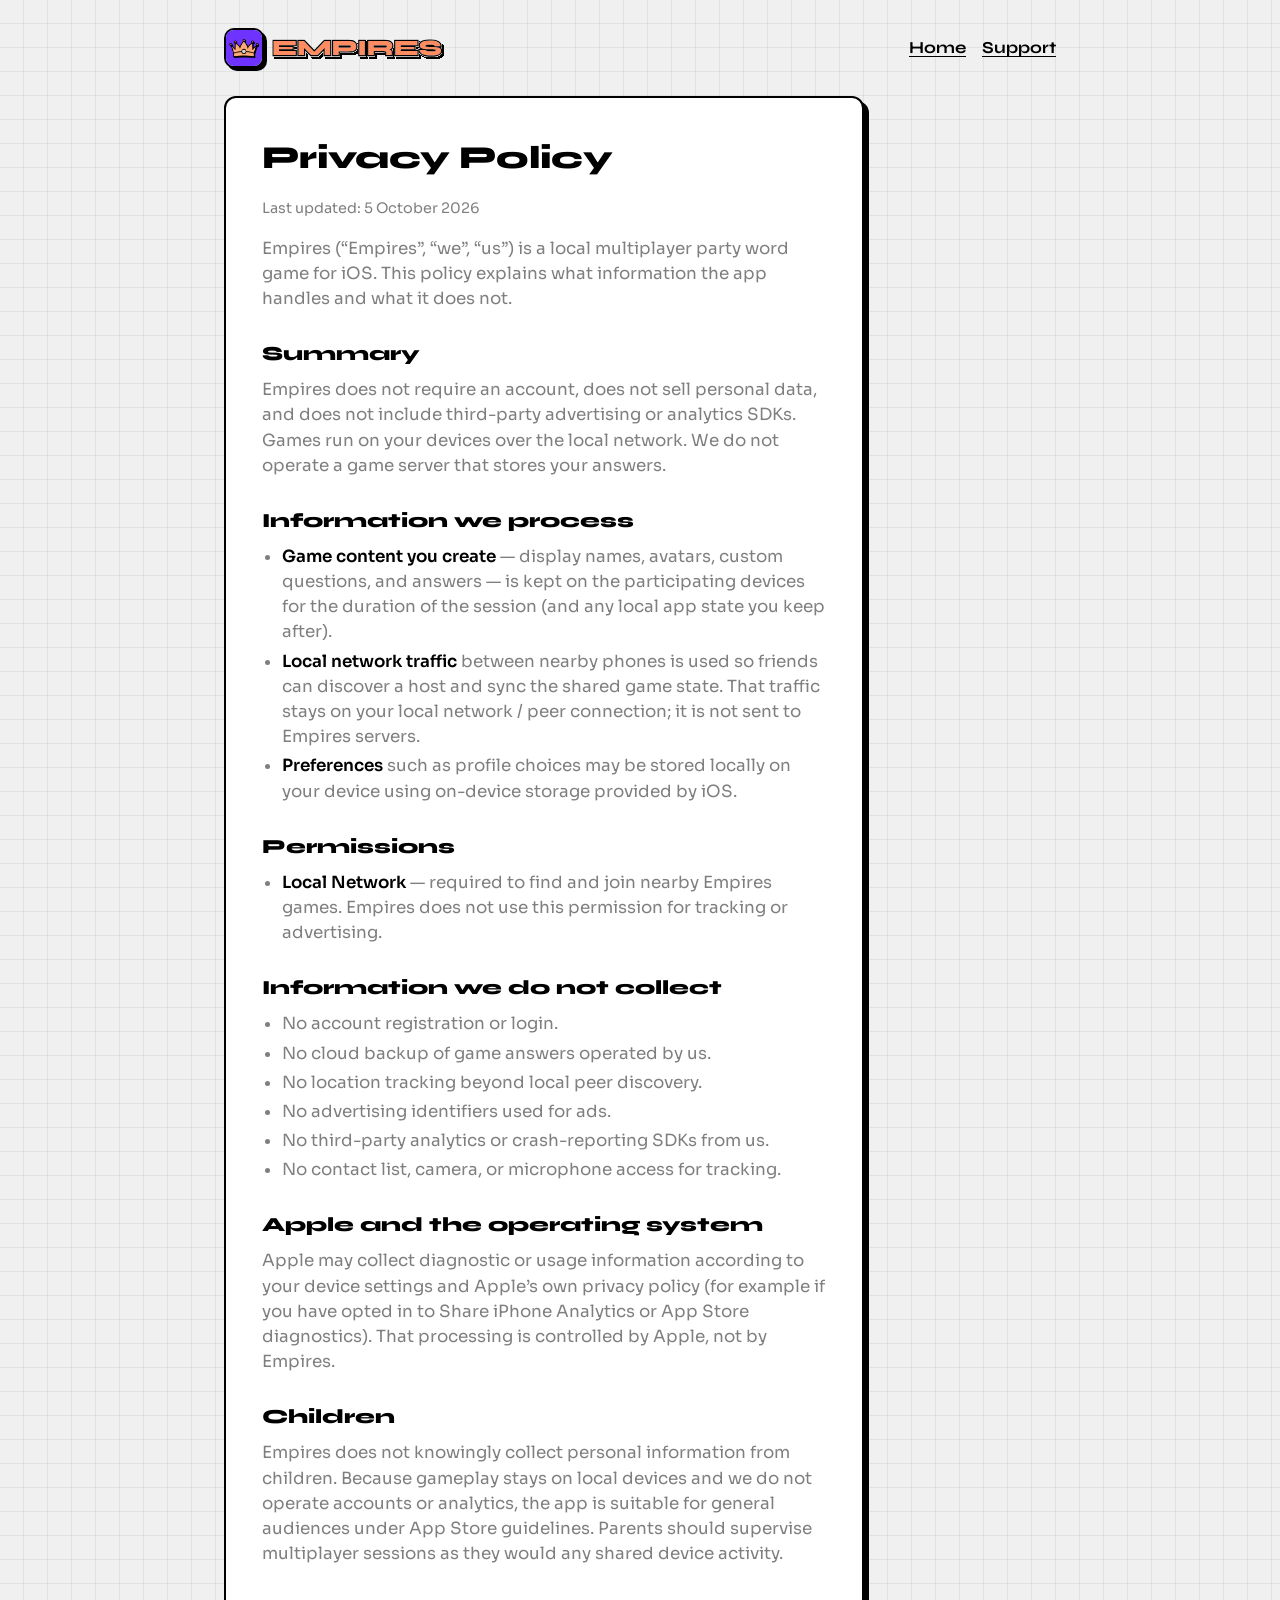
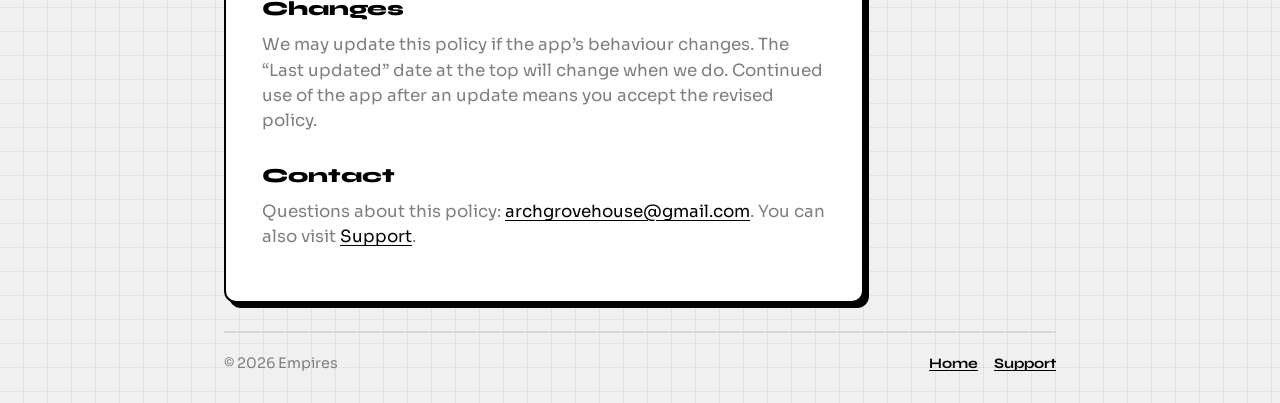
==== privacy/index.html @ 108088bd "checkpoint before checking out main" ====
<!doctype html>
<html lang="en">
  <head>
    <meta charset="UTF-8" />
    <meta name="viewport" content="width=device-width, initial-scale=1.0" />
    <title>Privacy Policy — Empires</title>
    <meta name="description" content="Privacy policy for Empires on iOS." />
    <link rel="icon" href="../assets/app-icon-256.png" type="image/png" />
    <link rel="apple-touch-icon" href="../assets/app-icon-256.png" />
    <link rel="preconnect" href="https://fonts.googleapis.com" />
    <link rel="preconnect" href="https://fonts.gstatic.com" crossorigin />
    <link
      rel="stylesheet"
      href="https://fonts.googleapis.com/css2?family=Sora:wght@400;600&family=Syne:wght@700;800&display=swap"
    />
    <link rel="stylesheet" href="../styles.css" />
  </head>
  <body>
    <div class="page">
      <div class="shell">
        <nav class="nav" aria-label="Primary">
          <a class="brand" href="../">
            <img
              class="brandIcon"
              src="../assets/app-icon-256.png"
              width="40"
              height="40"
              alt=""
            />
            <img
              class="brandLogotype"
              src="../assets/logotype.svg"
              width="160"
              height="20"
              alt="Empires"
            />
          </a>
          <div class="navLinks">
            <a href="../">Home</a>
            <a href="../support/">Support</a>
          </div>
        </nav>

        <main class="panel prose">
          <h1>Privacy Policy</h1>
          <p class="meta">Last updated: 5 October 2026</p>

          <p>
            Empires (“Empires”, “we”, “us”) is a local multiplayer party word
            game for iOS. This policy explains what information the app handles
            and what it does not.
          </p>

          <h2>Summary</h2>
          <p>
            Empires does not require an account, does not sell personal data,
            and does not include third-party advertising or analytics SDKs.
            Games run on your devices over the local network. We do not operate
            a game server that stores your answers.
          </p>

          <h2>Information we process</h2>
          <ul>
            <li>
              <strong>Game content you create</strong> — display names, avatars,
              custom questions, and answers — is kept on the participating
              devices for the duration of the session (and any local app state
              you keep after).
            </li>
            <li>
              <strong>Local network traffic</strong> between nearby phones is
              used so friends can discover a host and sync the shared game
              state. That traffic stays on your local network / peer connection;
              it is not sent to Empires servers.
            </li>
            <li>
              <strong>Preferences</strong> such as profile choices may be stored
              locally on your device using on-device storage provided by iOS.
            </li>
          </ul>

          <h2>Permissions</h2>
          <ul>
            <li>
              <strong>Local Network</strong> — required to find and join nearby
              Empires games. Empires does not use this permission for tracking
              or advertising.
            </li>
          </ul>

          <h2>Information we do not collect</h2>
          <ul>
            <li>No account registration or login.</li>
            <li>No cloud backup of game answers operated by us.</li>
            <li>No location tracking beyond local peer discovery.</li>
            <li>No advertising identifiers used for ads.</li>
            <li>No third-party analytics or crash-reporting SDKs from us.</li>
            <li>No contact list, camera, or microphone access for tracking.</li>
          </ul>

          <h2>Apple and the operating system</h2>
          <p>
            Apple may collect diagnostic or usage information according to your
            device settings and Apple’s own privacy policy (for example if you
            have opted in to Share iPhone Analytics or App Store diagnostics).
            That processing is controlled by Apple, not by Empires.
          </p>

          <h2>Children</h2>
          <p>
            Empires does not knowingly collect personal information from
            children. Because gameplay stays on local devices and we do not
            operate accounts or analytics, the app is suitable for general
            audiences under App Store guidelines. Parents should supervise
            multiplayer sessions as they would any shared device activity.
          </p>

          <h2>Changes</h2>
          <p>
            We may update this policy if the app’s behaviour changes. The “Last
            updated” date at the top will change when we do. Continued use of
            the app after an update means you accept the revised policy.
          </p>

          <h2>Contact</h2>
          <p>
            Questions about this policy:
            <a href="mailto:archgrovehouse@gmail.com"
              >archgrovehouse@gmail.com</a
            >. You can also visit
            <a href="../support/">Support</a>.
          </p>
        </main>

        <footer class="footer">
          <span>© <span id="y"></span> Empires</span>
          <div class="footerLinks">
            <a href="../">Home</a>
            <a href="../support/">Support</a>
          </div>
        </footer>
      </div>
    </div>
    <script>
      document.getElementById('y').textContent = String(new Date().getFullYear());
    </script>
  </body>
</html>
---- styles.css ----
:root {
  --black: #000000;
  --white: #ffffff;
  --grey: #f0f0f0;
  --yellow: #ffd021;
  --purple: #6f36ff;
  --peach: #ffa874;
  --green: #5fbc72;
  --coral: #ff7677;
  --lime: #d0ff01;
  --cyan: #19f0e9;
  --sky: #39c1ef;
  --navy: #121948;
  --text-secondary: #7f7f7f;
  --border-subtle: #d9d9d9;

  --surface-primary: var(--white);
  --surface-subtle: var(--grey);
  --text-primary: var(--black);
  --text-muted: var(--text-secondary);
  --border-prominent: var(--black);
  --accent-primary: var(--yellow);
  --text-on-accent: var(--black);
  --accent-secondary: var(--purple);

  --shadow-md: 3px 3px 0 0 var(--black);
  --shadow-xl: 5px 5px 0 0 var(--black);

  --space-xl: 1.75rem;
  --space-l: 1.25rem;
  --space-m: 1rem;
  --space-s: 0.5rem;
  --space-xs: 0.25rem;

  --font-display: 'Syne', system-ui, sans-serif;
  --font-body: 'Sora', system-ui, sans-serif;
  --font-size-body: 1.05rem;
  --font-size-s: 0.9rem;
  --font-size-lead: 1.25rem;
  --font-size-h1: clamp(2.75rem, 9vw, 4.75rem);
  --font-size-h2: clamp(1.5rem, 4vw, 2rem);
  --line-height: 1.5;
  --max-width: 40rem;
  --radius: 0.75rem;
}

*,
*::before,
*::after {
  box-sizing: border-box;
}

html {
  color-scheme: light;
}

body {
  margin: 0;
  min-height: 100vh;
  font-family: var(--font-body);
  font-size: var(--font-size-body);
  font-weight: 400;
  line-height: var(--line-height);
  color: var(--text-primary);
  background-color: var(--surface-subtle);
  background-image:
    linear-gradient(rgb(0 0 0 / 0.06) 1px, transparent 1px),
    linear-gradient(90deg, rgb(0 0 0 / 0.06) 1px, transparent 1px);
  background-size: 24px 24px;
  background-position: -1px -1px;
}

a {
  color: var(--text-primary);
  text-underline-offset: 0.15em;

  &:hover {
    text-decoration-thickness: 2px;
  }

  &:focus-visible {
    outline: 3px solid var(--accent-secondary);
    outline-offset: 3px;
  }
}

.page {
  min-height: 100vh;
  display: flex;
  flex-direction: column;
}

.shell {
  width: min(100% - 2rem, 52rem);
  margin-inline: auto;
  padding-block: var(--space-xl);
  flex: 1;
  display: flex;
  flex-direction: column;
  gap: var(--space-xl);
}

.nav {
  display: flex;
  align-items: center;
  justify-content: space-between;
  gap: var(--space-m);
  flex-wrap: wrap;

  & a {
    text-decoration: none;
  }

  & .navLinks {
    display: flex;
    gap: var(--space-m);
    flex-wrap: wrap;
    font-family: var(--font-display);
    font-weight: 700;
  }

  & .navLinks a {
    text-decoration: underline;
  }
}

.brand {
  display: inline-flex;
  align-items: center;
  gap: var(--space-s);
  color: var(--text-primary);
  text-decoration: none;

  &:hover {
    text-decoration: none;
  }
}

.brandIcon {
  width: 40px;
  height: 40px;
  flex-shrink: 0;
  border: 2.5px solid var(--border-prominent);
  border-radius: 10px;
  box-shadow: var(--shadow-md);
  background: var(--white);
}

.brandLogotype {
  display: block;
  height: 22px;
  width: auto;
}

.heroBrand {
  & h1 {
    margin: 0;
  }
}

.logotypeHero {
  display: block;
  width: 100%;
  max-width: 28rem;
  height: auto;
}

.panel {
  background: var(--surface-primary);
  border: 2.5px solid var(--border-prominent);
  border-radius: var(--radius);
  box-shadow: var(--shadow-xl);
  padding: clamp(1.25rem, 4vw, 2.25rem);
}

.hero {
  display: grid;
  gap: var(--space-l);

  & h1 {
    margin: 0;
    font-family: var(--font-display);
    font-size: var(--font-size-h1);
    font-weight: 800;
    line-height: 0.95;
    letter-spacing: -0.02em;
  }

  & .lede {
    margin: 0;
    max-width: var(--max-width);
    font-size: var(--font-size-lead);
    color: var(--text-muted);
  }
}

.ctaRow {
  display: flex;
  flex-wrap: wrap;
  gap: var(--space-s);
  margin-top: var(--space-s);

  &.spaced {
    margin-bottom: var(--space-xl);
  }
}

.button {
  display: inline-flex;
  align-items: center;
  justify-content: center;
  gap: var(--space-xs);
  min-height: 2.75rem;
  padding: 0.55rem 1.15rem;
  border: 2.5px solid var(--border-prominent);
  border-radius: 999px;
  background: var(--accent-primary);
  color: var(--text-on-accent);
  font-family: var(--font-display);
  font-size: 1rem;
  font-weight: 800;
  letter-spacing: 0.01em;
  text-decoration: none;
  box-shadow: var(--shadow-md);
  cursor: pointer;

  &:hover {
    text-decoration: none;
    translate: 1px 1px;
    box-shadow: 2px 2px 0 0 var(--black);
  }

  &:focus-visible {
    outline: 3px solid var(--accent-secondary);
    outline-offset: 3px;
  }

  &.secondary {
    background: var(--surface-primary);
    color: var(--text-primary);
  }

  &[aria-disabled='true'] {
    opacity: 0.55;
    pointer-events: none;
    cursor: default;
  }
}

.features {
  display: grid;
  gap: var(--space-m);
  margin: 0;
  padding: 0;
  list-style: none;

  & li {
    display: grid;
    grid-template-columns: 1.5rem 1fr;
    gap: var(--space-s);
    align-items: start;
  }

  & .tick {
    display: inline-grid;
    place-items: center;
    width: 1.35rem;
    height: 1.35rem;
    margin-top: 0.15rem;
    border: 2px solid var(--border-prominent);
    border-radius: 0.35rem;
    background: var(--lime);
    font-size: 0.85rem;
    line-height: 1;
    font-weight: 800;
  }

  & strong {
    font-family: var(--font-display);
    font-weight: 800;
    color: var(--text-primary);
  }

  & span {
    color: var(--text-muted);
  }
}

.accents {
  display: flex;
  flex-wrap: wrap;
  gap: var(--space-s);
  margin: 0;
  padding: 0;
  list-style: none;

  & li {
    width: 1.5rem;
    height: 1.5rem;
    border: 2px solid var(--border-prominent);
    border-radius: 0.35rem;
    box-shadow: 2px 2px 0 0 var(--black);
  }
}

.prose {
  max-width: var(--max-width);

  & h1 {
    margin: 0 0 var(--space-m);
    font-family: var(--font-display);
    font-size: var(--font-size-h2);
    font-weight: 800;
    letter-spacing: -0.02em;
  }

  & h2 {
    margin: var(--space-xl) 0 var(--space-s);
    font-family: var(--font-display);
    font-size: var(--font-size-lead);
    font-weight: 800;
  }

  & p,
  & ul {
    margin: 0 0 var(--space-m);
    color: var(--text-muted);
  }

  & ul {
    padding-left: 1.25rem;
  }

  & li + li {
    margin-top: var(--space-xs);
  }

  & .meta {
    color: var(--text-muted);
    font-size: var(--font-size-s);
  }

  & strong {
    color: var(--text-primary);
    font-weight: 600;
  }
}

.footer {
  margin-top: auto;
  padding-top: var(--space-l);
  border-top: 2px solid var(--border-subtle);
  display: flex;
  flex-wrap: wrap;
  gap: var(--space-m);
  justify-content: space-between;
  color: var(--text-muted);
  font-size: var(--font-size-s);

  & a {
    color: var(--text-primary);
    font-family: var(--font-display);
    font-weight: 700;
  }

  & .footerLinks {
    display: flex;
    flex-wrap: wrap;
    gap: var(--space-m);
  }
}

@media (prefers-color-scheme: dark) {
  :root {
    --surface-primary: #1a1a1a;
    --surface-subtle: #121212;
    --text-primary: #ffffff;
    --text-muted: #b0b0b0;
    --border-prominent: #ffffff;
    --border-subtle: rgb(255 255 255 / 0.16);
    --accent-primary: var(--yellow);
    --text-on-accent: #000000;
    --grey: #262626;
  }

  html {
    color-scheme: dark;
  }

  body {
    background-image:
      linear-gradient(rgb(255 255 255 / 0.06) 1px, transparent 1px),
      linear-gradient(90deg, rgb(255 255 255 / 0.06) 1px, transparent 1px);
  }

  .shadow-fix {
    --shadow-md: 3px 3px 0 0 #000;
    --shadow-xl: 5px 5px 0 0 #000;
  }
}
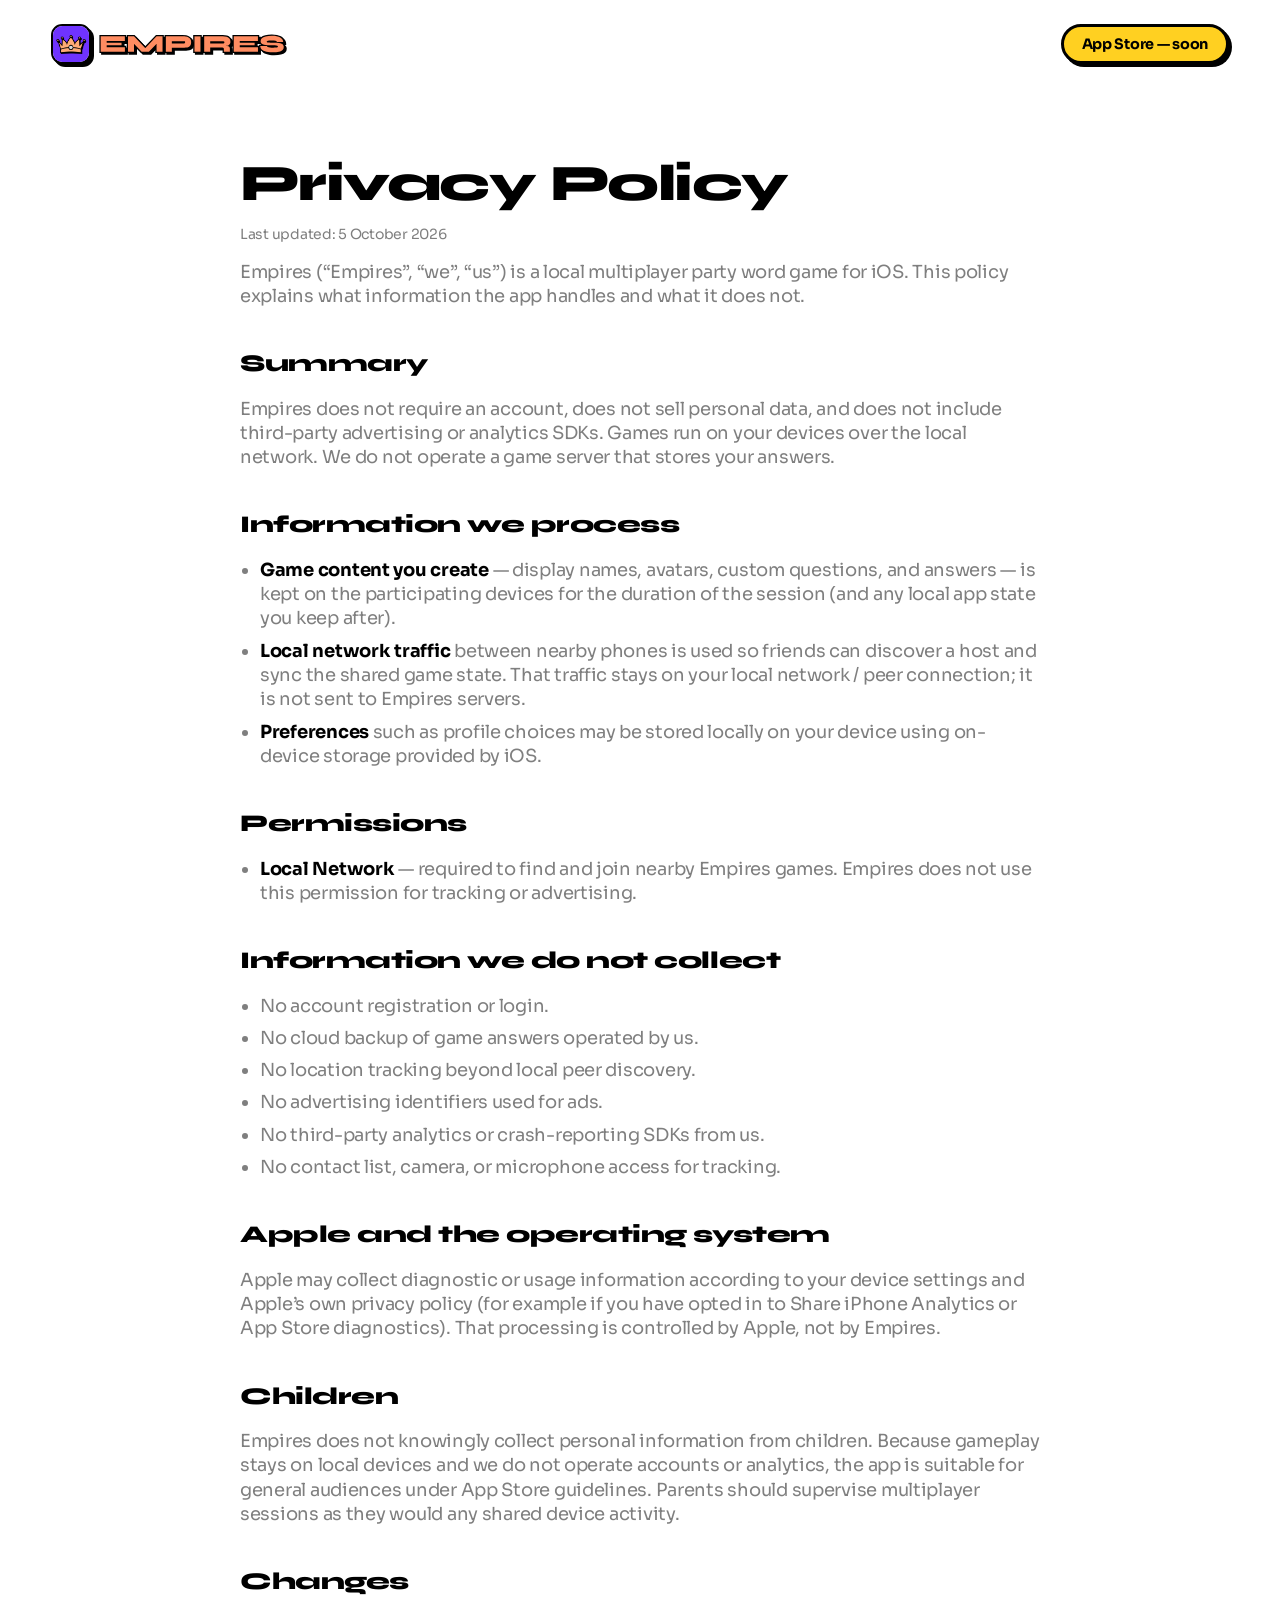
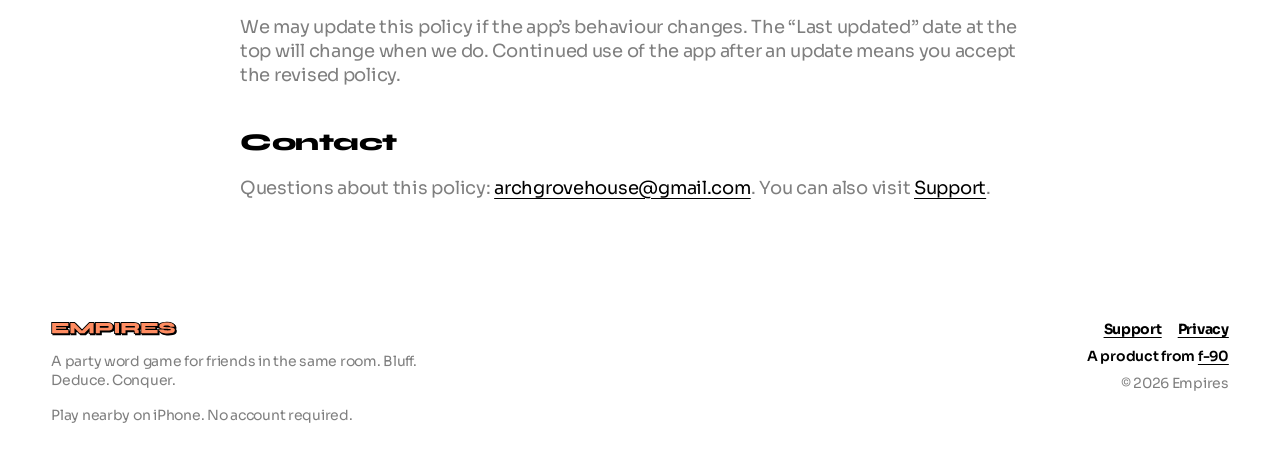
==== commit c696ad05: "Redesign marketing site around Empires app styling and Numo layout. Bring in pack art, screenshots, " ====
--- a/privacy/index.html
+++ b/privacy/index.html
@@ -11,37 +11,41 @@
     <link rel="preconnect" href="https://fonts.gstatic.com" crossorigin />
     <link
       rel="stylesheet"
-      href="https://fonts.googleapis.com/css2?family=Sora:wght@400;600&family=Syne:wght@700;800&display=swap"
+      href="https://fonts.googleapis.com/css2?family=Sora:wght@400;600;700;800&family=Syne:wght@700;800&display=swap"
     />
     <link rel="stylesheet" href="../styles.css" />
   </head>
   <body>
-    <div class="page">
-      <div class="shell">
-        <nav class="nav" aria-label="Primary">
-          <a class="brand" href="../">
-            <img
-              class="brandIcon"
-              src="../assets/app-icon-256.png"
-              width="40"
-              height="40"
-              alt=""
-            />
-            <img
-              class="brandLogotype"
-              src="../assets/logotype.svg"
-              width="160"
-              height="20"
-              alt="Empires"
-            />
-          </a>
-          <div class="navLinks">
-            <a href="../">Home</a>
-            <a href="../support/">Support</a>
-          </div>
-        </nav>
-
-        <main class="panel prose">
+    <header class="siteHeader">
+      <div class="frame siteHeaderInner">
+        <a class="brand" href="../">
+          <img
+            class="brandIcon"
+            src="../assets/app-icon-256.png"
+            width="40"
+            height="40"
+            alt=""
+          />
+          <img
+            class="wordmark"
+            src="../assets/logotype.svg"
+            width="160"
+            height="20"
+            alt="Empires"
+          />
+        </a>
+        <a
+          class="button headerStore"
+          href="#"
+          aria-disabled="true"
+          title="App Store link coming soon"
+        >
+          App Store — soon
+        </a>
+      </div>
+    </header>
+    <main>
+      <article class="doc">
           <h1>Privacy Policy</h1>
           <p class="meta">Last updated: 5 October 2026</p>
 
@@ -130,19 +134,36 @@
             >. You can also visit
             <a href="../support/">Support</a>.
           </p>
-        </main>
-
-        <footer class="footer">
-          <span>© <span id="y"></span> Empires</span>
-          <div class="footerLinks">
-            <a href="../">Home</a>
+      </article>
+    </main>
+    <footer class="siteFooter">
+      <div class="frame siteFooterFrame">
+        <div class="siteFooterBrand">
+          <a href="../">
+            <img
+              class="wordmark wordmarkSm"
+              src="../assets/logotype.svg"
+              width="120"
+              height="16"
+              alt="Empires"
+            />
+          </a>
+          <p>A party word game for friends in the same room. Bluff. Deduce. Conquer.</p>
+          <p class="compat">Play nearby on iPhone. No account required.</p>
+        </div>
+        <div class="siteFooterMeta">
+          <nav class="navLinks" aria-label="Legal">
             <a href="../support/">Support</a>
-          </div>
-        </footer>
+            <a href="../privacy/">Privacy</a>
+          </nav>
+          <p>
+            A product from
+            <a href="https://f-90.co.uk">f-90</a>
+          </p>
+          <p class="compat">© <span id="y"></span> Empires</p>
+        </div>
       </div>
-    </div>
-    <script>
-      document.getElementById('y').textContent = String(new Date().getFullYear());
-    </script>
+    </footer>
+    <script src="../site.js"></script>
   </body>
 </html>
--- a/styles.css
+++ b/styles.css
@@ -2,46 +2,88 @@
   --black: #000000;
   --white: #ffffff;
   --grey: #f0f0f0;
-  --yellow: #ffd021;
   --purple: #6f36ff;
   --peach: #ffa874;
   --green: #5fbc72;
+  --lime: #d0ff01;
+  --yellow: #ffd021;
   --coral: #ff7677;
-  --lime: #d0ff01;
   --cyan: #19f0e9;
+  --blue: #3b89f7;
+  --indigo: #4839ef;
+  --magenta: #ec3ccf;
+  --pink: #f64790;
   --sky: #39c1ef;
+  --bronze: #977b4e;
   --navy: #121948;
+  --wine: #821238;
+  --forest: #0f522f;
+  --plum: #480c66;
+  --charcoal: #2a2a32;
+  --orange: #ff9800;
   --text-secondary: #7f7f7f;
   --border-subtle: #d9d9d9;
-
-  --surface-primary: var(--white);
-  --surface-subtle: var(--grey);
-  --text-primary: var(--black);
+  --on-purple: #ffcc00;
+  --on-peach: #8b2252;
+  --on-green: #2d1a4e;
+  --on-yellow: #c4461a;
+  --on-coral: #1a1a4e;
+  --on-lime: #3d1a8c;
+  --on-cyan: #754635;
+  --on-blue: #ffd166;
+  --on-indigo: #ff9f1c;
+  --on-pink: #1a3a5c;
+  --on-plum: #7ddf64;
+
+  --surface: var(--white);
+  --text: var(--black);
   --text-muted: var(--text-secondary);
-  --border-prominent: var(--black);
-  --accent-primary: var(--yellow);
-  --text-on-accent: var(--black);
-  --accent-secondary: var(--purple);
-
-  --shadow-md: 3px 3px 0 0 var(--black);
-  --shadow-xl: 5px 5px 0 0 var(--black);
-
-  --space-xl: 1.75rem;
-  --space-l: 1.25rem;
-  --space-m: 1rem;
+  --border: var(--black);
+  --accent: var(--yellow);
+  --ink-on-accent: var(--black);
+
+  --space-xxs: 0.125rem;
+  --space-xs: 0.25rem;
   --space-s: 0.5rem;
-  --space-xs: 0.25rem;
+  --space-m: 0.75rem;
+  --space-l: 1rem;
+  --space-xl: 1.5rem;
+  --space-2xl: 2rem;
+  --space-3xl: 3rem;
+  --space-4xl: 4.5rem;
+  --space-5xl: 6.25rem;
+
+  --radius-sm: 0.5rem;
+  --radius-md: 1rem;
+  --radius-lg: 1.5rem;
+  --radius-xl: 2rem;
+  --radius-2xl: 2.5rem;
+  --radius-full: 999px;
+
+  --border-sm: 2px;
+  --border-md: 3px;
+  --border-lg: 4px;
+
+  --shadow-sm: 3px 3px 0 0 var(--black);
+  --shadow-md: 4px 4px 0 0 var(--black);
+  --shadow-lg: 6px 6px 0 0 var(--black);
 
   --font-display: 'Syne', system-ui, sans-serif;
   --font-body: 'Sora', system-ui, sans-serif;
-  --font-size-body: 1.05rem;
-  --font-size-s: 0.9rem;
-  --font-size-lead: 1.25rem;
-  --font-size-h1: clamp(2.75rem, 9vw, 4.75rem);
-  --font-size-h2: clamp(1.5rem, 4vw, 2rem);
-  --line-height: 1.5;
-  --max-width: 40rem;
-  --radius: 0.75rem;
+  --font-size-caption: 0.875rem;
+  --font-size-body: 1.125rem;
+  --font-size-lead: 1.375rem;
+  --font-size-title: clamp(2rem, 4vw, 3.5rem);
+  --line-body: 1.35;
+  --line-tight: 1;
+
+  --page-pad: clamp(1.25rem, 4vw, 6rem);
+  --content-max: 76.5rem;
+  --gutter: 1.5rem;
+
+  --grid-size: 30px;
+  --grid-stroke: 1.5px;
+  --grid-line: color-mix(in srgb, var(--black) 10%, transparent);
 }
 
 *,
@@ -59,68 +101,96 @@
   min-height: 100vh;
   font-family: var(--font-body);
   font-size: var(--font-size-body);
-  font-weight: 400;
-  line-height: var(--line-height);
-  color: var(--text-primary);
-  background-color: var(--surface-subtle);
-  background-image:
-    linear-gradient(rgb(0 0 0 / 0.06) 1px, transparent 1px),
-    linear-gradient(90deg, rgb(0 0 0 / 0.06) 1px, transparent 1px);
-  background-size: 24px 24px;
-  background-position: -1px -1px;
+  font-weight: 600;
+  line-height: var(--line-body);
+  letter-spacing: -0.015em;
+  color: var(--text);
+  background: var(--surface);
+}
+
+img {
+  max-width: 100%;
+  height: auto;
 }
 
 a {
-  color: var(--text-primary);
-  text-underline-offset: 0.15em;
-
-  &:hover {
-    text-decoration-thickness: 2px;
-  }
+  color: inherit;
+  text-underline-offset: 0.2em;
 
   &:focus-visible {
-    outline: 3px solid var(--accent-secondary);
+    outline: 3px solid var(--purple);
     outline-offset: 3px;
   }
 }
 
-.page {
-  min-height: 100vh;
-  display: flex;
-  flex-direction: column;
-}
-
-.shell {
-  width: min(100% - 2rem, 52rem);
+button {
+  font: inherit;
+  color: inherit;
+
+  &:focus-visible {
+    outline: 3px solid var(--purple);
+    outline-offset: 3px;
+  }
+}
+
+h1,
+h2,
+h3,
+p {
+  margin: 0;
+}
+
+.frame {
+  width: min(100%, calc(var(--content-max) + (var(--page-pad) * 2)));
   margin-inline: auto;
-  padding-block: var(--space-xl);
-  flex: 1;
-  display: flex;
-  flex-direction: column;
-  gap: var(--space-xl);
-}
-
-.nav {
-  display: flex;
-  align-items: center;
-  justify-content: space-between;
-  gap: var(--space-m);
-  flex-wrap: wrap;
-
-  & a {
-    text-decoration: none;
-  }
-
-  & .navLinks {
+  padding-inline: var(--page-pad);
+}
+
+.siteHeader {
+  position: sticky;
+  top: 0;
+  z-index: 20;
+  background: var(--surface);
+
+  & .siteHeaderInner {
     display: flex;
-    gap: var(--space-m);
-    flex-wrap: wrap;
-    font-family: var(--font-display);
-    font-weight: 700;
-  }
-
-  & .navLinks a {
-    text-decoration: underline;
+    align-items: center;
+    justify-content: space-between;
+    gap: var(--space-l);
+    padding-block: var(--space-xl);
+    transition: padding 0.45s cubic-bezier(0.22, 1, 0.36, 1);
+  }
+
+  &[data-compact] .siteHeaderInner {
+    padding-block: var(--space-m);
+  }
+
+  & .wordmark {
+    height: 1.5rem;
+    transition: height 0.45s cubic-bezier(0.22, 1, 0.36, 1);
+  }
+
+  &[data-compact] .wordmark {
+    height: 1.15rem;
+  }
+
+  &[data-compact] .brandIcon {
+    width: 2rem;
+    height: 2rem;
+  }
+
+  & .headerStore {
+    min-height: 2.5rem;
+    padding: 0.5rem 1.1rem;
+    font-size: 0.9rem;
+    box-shadow: var(--shadow-sm);
+    white-space: nowrap;
+  }
+
+  &[data-compact] .headerStore {
+    min-height: 2.25rem;
+    padding: 0.4rem 0.95rem;
+    font-size: 0.85rem;
   }
 }
 
@@ -128,80 +198,858 @@
   display: inline-flex;
   align-items: center;
   gap: var(--space-s);
-  color: var(--text-primary);
   text-decoration: none;
+}
+
+.brandIcon {
+  width: 2.5rem;
+  height: 2.5rem;
+  flex-shrink: 0;
+  border: var(--border-sm) solid var(--border);
+  border-radius: 0.7rem;
+  background: var(--purple);
+  box-shadow: var(--shadow-sm);
+  object-fit: cover;
+}
+
+.wordmark {
+  display: block;
+  width: auto;
+  height: 1.35rem;
+}
+
+.wordmarkSm {
+  height: 1rem;
+}
+
+.navLinks {
+  display: flex;
+  flex-wrap: nowrap;
+  gap: var(--space-l);
+  font-weight: 700;
+  white-space: nowrap;
+
+  & a {
+    text-decoration: underline;
+  }
+}
+
+@media (max-width: 40rem) {
+  .siteHeader .wordmark {
+    height: 1.15rem;
+  }
+
+  .siteHeader .headerStore {
+    min-height: 2.25rem;
+    padding: 0.4rem 0.85rem;
+    font-size: 0.8rem;
+  }
+
+  .navLinks {
+    gap: var(--space-m);
+    font-size: 0.95rem;
+  }
+}
+
+.questions {
+  overflow-x: clip;
+  padding-block: var(--space-xl);
+}
+
+.questionsStage {
+  display: grid;
+}
+
+.questionsFrame,
+.questionBoard {
+  grid-area: 1 / 1;
+}
+
+.questionsFrame {
+  width: min(100%, calc(var(--content-max) + (var(--page-pad) * 2)));
+  justify-self: center;
+  align-self: stretch;
+  display: flex;
+  pointer-events: none;
+  padding-block: var(--space-2xl);
+  padding-inline: calc(var(--page-pad) + var(--space-xl));
+}
+
+.questionsPanel {
+  flex: 1;
+  width: 100%;
+  min-height: 100%;
+  border: var(--border-md) solid var(--border);
+  border-radius: var(--radius-2xl);
+  box-shadow: var(--shadow-lg);
+  background-color: var(--green);
+  background-image:
+    linear-gradient(
+      to right,
+      var(--grid-line) 0,
+      var(--grid-line) var(--grid-stroke),
+      transparent var(--grid-stroke)
+    ),
+    linear-gradient(
+      to bottom,
+      var(--grid-line) 0,
+      var(--grid-line) var(--grid-stroke),
+      transparent var(--grid-stroke)
+    );
+  background-size: var(--grid-size) var(--grid-size);
+}
+
+.questionBoard {
+  position: relative;
+  z-index: 1;
+  display: grid;
+  grid-template-columns: 1fr 1fr;
+  gap: var(--space-m);
+  align-items: start;
+  align-self: center;
+  margin: 0;
+  padding: 0.75rem var(--page-pad) var(--space-l);
+  list-style: none;
+
+  @media (min-width: 64rem) {
+    grid-template-columns: repeat(12, 1fr);
+    gap: 1.15rem 1.25rem;
+    padding-bottom: var(--space-2xl);
+  }
+}
+
+.qCard {
+  position: relative;
+  display: flex;
+  flex-direction: column;
+  justify-content: space-between;
+  gap: var(--space-m);
+  min-height: 8.5rem;
+  padding: var(--space-l);
+  border: var(--border-md) solid var(--border);
+  border-radius: var(--radius-lg);
+  background: var(--pack, var(--grey));
+  color: var(--pack-ink, var(--text));
+  box-shadow: var(--shadow-md);
+  rotate: var(--tilt, 0deg);
+  transition:
+    scale 0.2s cubic-bezier(0.22, 1, 0.36, 1),
+    rotate 0.2s cubic-bezier(0.22, 1, 0.36, 1),
+    z-index 0s linear 0.2s;
 
   &:hover {
-    text-decoration: none;
-  }
-}
-
-.brandIcon {
-  width: 40px;
-  height: 40px;
+    z-index: 10;
+    scale: 1.05;
+    rotate: calc(var(--tilt, 0deg) * -1);
+    transition:
+      scale 0.2s cubic-bezier(0.22, 1, 0.36, 1),
+      rotate 0.2s cubic-bezier(0.22, 1, 0.36, 1),
+      z-index 0s;
+  }
+
+  &:nth-child(1) { --tilt: -2.5deg; }
+  &:nth-child(2) { --tilt: 3deg; }
+  &:nth-child(3) { --tilt: -1.5deg; }
+  &:nth-child(4) { --tilt: 2deg; }
+  &:nth-child(5) { --tilt: -3deg; }
+  &:nth-child(6) { --tilt: 1.5deg; }
+  &:nth-child(7) { --tilt: -1deg; }
+  &:nth-child(8) { --tilt: 2.5deg; }
+  &:nth-child(9) { --tilt: -2deg; }
+
+  &[data-pack='icebreakers'] {
+    --pack: var(--blue);
+    --pack-ink: var(--on-blue);
+  }
+
+  &[data-pack='silly'] {
+    --pack: var(--pink);
+    --pack-ink: var(--on-pink);
+  }
+
+  &[data-pack='throwbacks'] {
+    --pack: var(--orange);
+    --pack-ink: var(--on-peach);
+  }
+
+  &[data-pack='hot-takes'] {
+    --pack: var(--coral);
+    --pack-ink: var(--on-coral);
+  }
+
+  &[data-pack='classics'] {
+    --pack: var(--purple);
+    --pack-ink: var(--on-purple);
+  }
+
+  &[data-pack='hypotheticals'] {
+    --pack: var(--indigo);
+    --pack-ink: var(--on-indigo);
+  }
+
+  &[data-pack='storytime'] {
+    --pack: var(--cyan);
+    --pack-ink: var(--on-cyan);
+  }
+
+  &[data-pack='friend-group'] {
+    --pack: var(--green);
+    --pack-ink: var(--on-green);
+  }
+
+  &[data-pack='after-dark'] {
+    --pack: var(--plum);
+    --pack-ink: var(--on-plum);
+  }
+
+  & .qPack {
+    font-family: var(--font-body);
+    font-size: 0.75rem;
+    font-weight: 800;
+    letter-spacing: 0.06em;
+    line-height: 1;
+    text-transform: uppercase;
+  }
+
+  & .qText {
+    font-family: var(--font-display);
+    font-size: clamp(1.15rem, 1.5vw, 1.45rem);
+    font-weight: 800;
+    letter-spacing: -0.03em;
+    line-height: 1.02;
+  }
+
+  @media (max-width: 63.99rem) {
+    &:nth-child(1) {
+      grid-column: 1 / -1;
+      min-height: 11rem;
+    }
+
+    &:nth-child(n + 7) {
+      display: none;
+    }
+  }
+
+  @media (min-width: 64rem) {
+    &:nth-child(1) {
+      grid-column: 1 / span 5;
+      grid-row: 1 / span 2;
+      align-self: stretch;
+      min-height: 16rem;
+      z-index: 1;
+    }
+
+    &:nth-child(2) {
+      grid-column: 6 / span 3;
+      min-height: 8rem;
+    }
+
+    &:nth-child(3) {
+      grid-column: 9 / span 4;
+      min-height: 9.5rem;
+      translate: 0.75rem -0.35rem;
+    }
+
+    &:nth-child(4) {
+      grid-column: 6 / span 4;
+      min-height: 9rem;
+    }
+
+    &:nth-child(5) {
+      grid-column: 10 / span 3;
+      min-height: 11rem;
+      translate: -0.4rem 0.85rem;
+    }
+
+    &:nth-child(6) {
+      grid-column: 1 / span 4;
+      min-height: 9rem;
+    }
+
+    &:nth-child(7) {
+      grid-column: 5 / span 5;
+      min-height: 8.5rem;
+    }
+
+    &:nth-child(8) {
+      grid-column: 10 / span 3;
+      min-height: 9rem;
+      translate: 0.45rem -0.55rem;
+    }
+
+    &:nth-child(9) {
+      grid-column: 3 / span 6;
+      min-height: 7.5rem;
+      justify-self: center;
+      width: 100%;
+    }
+
+    &.qCardFeature .qText {
+      font-size: clamp(1.8rem, 2.6vw, 2.6rem);
+    }
+  }
+}
+
+@media (prefers-reduced-motion: reduce) {
+  .qCard {
+    rotate: none;
+    translate: none;
+    transition: none;
+
+    &:hover {
+      scale: none;
+      rotate: none;
+      transition: none;
+    }
+  }
+}
+
+.hero {
+  padding-block: var(--space-3xl) var(--space-5xl);
+
+  & .heroFrame {
+    display: flex;
+    flex-direction: column;
+    align-items: flex-start;
+    gap: var(--space-2xl);
+  }
+
+  & .lede {
+    max-width: 46rem;
+    font-family: var(--font-body);
+    font-size: clamp(1.35rem, 2.4vw, 1.75rem);
+    font-weight: 600;
+    line-height: 1.3;
+    letter-spacing: -0.02em;
+    color: var(--text-muted);
+  }
+
+  & .brandWord {
+    color: var(--text);
+    font-weight: 800;
+  }
+}
+
+.heroIcon {
+  width: 6.5rem;
+  height: 6.5rem;
+  border: var(--border-md) solid var(--border);
+  border-radius: var(--radius-xl);
+  box-shadow: var(--shadow-md);
+  background: var(--purple);
+  object-fit: cover;
   flex-shrink: 0;
-  border: 2.5px solid var(--border-prominent);
-  border-radius: 10px;
-  box-shadow: var(--shadow-md);
-  background: var(--white);
-}
-
-.brandLogotype {
-  display: block;
-  height: 22px;
-  width: auto;
-}
-
-.heroBrand {
-  & h1 {
-    margin: 0;
-  }
-}
-
-.logotypeHero {
-  display: block;
-  width: 100%;
-  max-width: 28rem;
-  height: auto;
-}
-
-.panel {
-  background: var(--surface-primary);
-  border: 2.5px solid var(--border-prominent);
-  border-radius: var(--radius);
-  box-shadow: var(--shadow-xl);
-  padding: clamp(1.25rem, 4vw, 2.25rem);
-}
-
-.hero {
-  display: grid;
-  gap: var(--space-l);
-
-  & h1 {
-    margin: 0;
+}
+
+@media (min-width: 64rem) {
+  .hero .heroFrame {
+    flex-direction: row;
+    align-items: center;
+    gap: var(--space-4xl);
+  }
+}
+
+.showcase {
+  --shot-h: clamp(24rem, 58vh, 34rem);
+  --shot-w: calc(var(--shot-h) * 460 / 1000);
+  --track-inset: max(var(--page-pad), calc((100vw - var(--content-max)) / 2));
+
+  display: flex;
+  flex-direction: column;
+  gap: var(--space-xl);
+  padding-block: var(--space-3xl) var(--space-5xl);
+}
+
+.showcaseHeader {
+  display: flex;
+  justify-content: flex-end;
+}
+
+.showcaseTrack {
+  display: flex;
+  align-items: flex-start;
+  gap: var(--space-2xl);
+  margin: 0;
+  padding: 0 var(--track-inset) 8px;
+  overflow-x: auto;
+  scroll-snap-type: x mandatory;
+  scroll-padding-inline: var(--track-inset);
+  scrollbar-width: none;
+  list-style: none;
+
+  &::-webkit-scrollbar {
+    display: none;
+  }
+}
+
+.showcaseSlide {
+  flex: 0 0 auto;
+  scroll-snap-align: start;
+
+  & img {
+    display: block;
+    width: var(--shot-w);
+    height: var(--shot-h);
+    object-fit: cover;
+    border: var(--border-lg) solid var(--border);
+    border-radius: 1.75rem;
+    box-shadow: var(--shadow-md);
+    background: var(--grey);
+  }
+}
+
+.avatar {
+  display: inline-grid;
+  place-items: center;
+  width: 2rem;
+  height: 2rem;
+  border: var(--border-sm) solid var(--border);
+  border-radius: 50%;
+  background: var(--yellow);
+  color: var(--text);
+  font-family: var(--font-display);
+  font-size: 0.95rem;
+  font-weight: 800;
+  line-height: 1;
+}
+
+.avatarLg {
+  width: 3.4rem;
+  height: 3.4rem;
+  font-size: 1.45rem;
+  border-width: var(--border-md);
+}
+
+.avatarYellow { background: var(--yellow); }
+.avatarCoral { background: var(--coral); color: var(--on-coral); }
+.avatarSky { background: var(--sky); }
+.avatarLime { background: var(--lime); color: var(--on-lime); }
+.avatarPink { background: var(--pink); color: var(--on-pink); }
+.avatarCyan { background: var(--cyan); color: var(--on-cyan); }
+.avatarPeach { background: var(--peach); color: var(--on-peach); }
+
+.play {
+  padding-block: var(--space-5xl);
+
+  & h2 {
+    max-width: 16ch;
     font-family: var(--font-display);
-    font-size: var(--font-size-h1);
+    font-size: var(--font-size-title);
     font-weight: 800;
     line-height: 0.95;
+    letter-spacing: -0.03em;
+  }
+}
+
+.playFrame,
+.packsFrame {
+  display: flex;
+  flex-direction: column;
+  gap: var(--space-3xl);
+}
+
+.playGrid {
+  display: grid;
+  gap: var(--gutter);
+  grid-template-columns: 1fr;
+
+  @media (min-width: 64rem) {
+    grid-template-columns: 1.4fr 1fr 1fr;
+  }
+}
+
+.playCard {
+  display: flex;
+  flex-direction: column;
+  gap: var(--space-l);
+
+  & p {
+    font-size: var(--font-size-lead);
+    font-weight: 600;
+    color: var(--text);
+  }
+}
+
+.playPanel {
+  display: grid;
+  place-items: center;
+  min-height: 16rem;
+  padding: var(--space-xl);
+  border: var(--border-md) solid var(--border);
+  border-radius: var(--radius-xl);
+  box-shadow: var(--shadow-md);
+  background-image:
+    linear-gradient(rgb(0 0 0 / 0.08) 1.5px, transparent 1.5px),
+    linear-gradient(90deg, rgb(0 0 0 / 0.08) 1.5px, transparent 1.5px);
+  background-size: 24px 24px;
+
+  @media (min-width: 64rem) {
+    min-height: 22rem;
+  }
+}
+
+.playPanelYellow { background-color: var(--yellow); }
+.playPanelPeach { background-color: var(--peach); }
+.playPanelPurple { background-color: var(--purple); }
+
+.nearby,
+.empire,
+.seats {
+  position: relative;
+  z-index: 1;
+}
+
+.nearby {
+  display: flex;
+  align-items: center;
+  gap: 0.8rem;
+
+  & .avatar {
+    width: 4.5rem;
+    height: 4.5rem;
+    font-size: 1.8rem;
+    border-width: var(--border-md);
+    box-shadow: var(--shadow-sm);
+  }
+}
+
+.linkDash {
+  width: 2.5rem;
+  height: 0;
+  border-top: var(--border-lg) dashed var(--black);
+}
+
+.seats {
+  display: grid;
+  gap: 0.75rem;
+  width: min(100%, 14rem);
+}
+
+.seat {
+  display: flex;
+  align-items: center;
+  gap: 0.65rem;
+  padding: 0.4rem 0.9rem 0.4rem 0.4rem;
+  border: var(--border-md) solid var(--border);
+  border-radius: var(--radius-full);
+  background: var(--white);
+  box-shadow: var(--shadow-sm);
+  font-weight: 700;
+}
+
+.empire {
+  display: grid;
+  grid-template-columns: auto auto;
+  gap: 0.55rem;
+  justify-items: center;
+  align-items: center;
+
+  & .avatarLg {
+    grid-column: 1 / -1;
+    box-shadow: var(--shadow-sm);
+  }
+
+  & .avatar {
+    box-shadow: var(--shadow-sm);
+  }
+}
+
+.packs {
+  padding-block: 0 var(--space-5xl);
+
+  & h2 {
+    font-family: var(--font-display);
+    font-size: var(--font-size-title);
+    font-weight: 800;
+    line-height: 0.95;
+    letter-spacing: -0.03em;
+  }
+}
+
+.packGrid {
+  display: grid;
+  gap: var(--gutter);
+  grid-template-columns: repeat(auto-fill, minmax(14.5rem, 1fr));
+  margin: 0;
+  padding: 0 6px 6px 0;
+  list-style: none;
+}
+
+.pack {
+  display: flex;
+  flex-direction: column;
+  gap: var(--space-s);
+  min-height: 16rem;
+  padding: var(--space-l);
+  border: var(--border-md) solid var(--border);
+  border-radius: var(--radius-lg);
+  background: var(--pack, var(--grey));
+  color: var(--pack-ink, var(--text));
+  box-shadow: var(--shadow-md);
+
+  & h3 {
+    font-family: var(--font-display);
+    font-size: 1.35rem;
+    font-weight: 800;
+    line-height: 1;
     letter-spacing: -0.02em;
   }
 
-  & .lede {
-    margin: 0;
-    max-width: var(--max-width);
+  & p {
+    font-size: 0.95rem;
+    font-weight: 600;
+    line-height: 1.35;
+  }
+
+  &[data-pack='icebreakers'] {
+    --pack: var(--blue);
+    --pack-ink: var(--on-blue);
+  }
+
+  &[data-pack='silly'] {
+    --pack: var(--pink);
+    --pack-ink: var(--on-pink);
+  }
+
+  &[data-pack='throwbacks'] {
+    --pack: var(--orange);
+    --pack-ink: var(--on-peach);
+  }
+
+  &[data-pack='hot-takes'] {
+    --pack: var(--coral);
+    --pack-ink: var(--on-coral);
+  }
+
+  &[data-pack='classics'] {
+    --pack: var(--purple);
+    --pack-ink: var(--on-purple);
+  }
+
+  &[data-pack='hypotheticals'] {
+    --pack: var(--indigo);
+    --pack-ink: var(--on-indigo);
+  }
+
+  &[data-pack='storytime'] {
+    --pack: var(--cyan);
+    --pack-ink: var(--on-cyan);
+  }
+
+  &[data-pack='friend-group'] {
+    --pack: var(--green);
+    --pack-ink: var(--on-green);
+  }
+
+  &[data-pack='after-dark'] {
+    --pack: var(--plum);
+    --pack-ink: var(--on-plum);
+  }
+}
+
+.packFace {
+  display: grid;
+  place-items: center;
+  width: 6.5rem;
+  height: 6.5rem;
+  margin-bottom: var(--space-s);
+  border: var(--border-md) solid var(--border);
+  border-radius: 50%;
+  background: color-mix(in srgb, var(--white) 72%, var(--pack));
+  box-shadow: var(--shadow-sm);
+  overflow: hidden;
+
+  & img {
+    width: 72%;
+    max-width: none;
+    height: auto;
+  }
+}
+
+.rounds {
+  display: flex;
+  flex-direction: column;
+  gap: var(--space-3xl);
+  padding-block: var(--space-3xl) var(--space-5xl);
+}
+
+.roundsHeader {
+  display: flex;
+  align-items: flex-end;
+  justify-content: space-between;
+  gap: var(--space-xl);
+
+  & h2 {
+    max-width: 12ch;
+    font-family: var(--font-display);
+    font-size: var(--font-size-title);
+    font-weight: 800;
+    line-height: 0.95;
+    letter-spacing: -0.03em;
+  }
+}
+
+.scrollerNav {
+  display: flex;
+  gap: var(--space-s);
+  flex-shrink: 0;
+
+  & button {
+    display: grid;
+    place-items: center;
+    width: 3rem;
+    height: 3rem;
+    padding: 0;
+    border: var(--border-md) solid var(--border);
+    border-radius: var(--radius-md);
+    background: var(--grey);
+    box-shadow: var(--shadow-sm);
+    cursor: pointer;
+
+    &:hover {
+      translate: 1px 1px;
+      box-shadow: 2px 2px 0 0 var(--black);
+    }
+  }
+
+  & svg {
+    width: 1.25rem;
+    height: 1.25rem;
+  }
+}
+
+.track {
+  --track-inset: max(var(--page-pad), calc((100vw - var(--content-max)) / 2));
+
+  display: flex;
+  gap: var(--space-2xl);
+  margin: 0;
+  padding: 0 var(--track-inset) 8px;
+  overflow-x: auto;
+  scroll-snap-type: x mandatory;
+  scroll-padding-inline: var(--track-inset);
+  scrollbar-width: none;
+  list-style: none;
+
+  &::-webkit-scrollbar {
+    display: none;
+  }
+}
+
+.slide {
+  flex: 0 0 min(82vw, 28rem);
+  scroll-snap-align: start;
+}
+
+.slideVisual {
+  display: flex;
+  flex-direction: column;
+  justify-content: space-between;
+  gap: var(--space-xl);
+  height: clamp(18rem, 34vw, 24rem);
+  padding: var(--space-xl);
+  border: var(--border-md) solid var(--border);
+  border-radius: var(--radius-xl);
+  box-shadow: var(--shadow-md);
+  background-image:
+    linear-gradient(rgb(0 0 0 / 0.08) 1.5px, transparent 1.5px),
+    linear-gradient(90deg, rgb(0 0 0 / 0.08) 1.5px, transparent 1.5px);
+  background-size: 24px 24px;
+
+  & .step {
+    font-family: var(--font-display);
+    font-size: clamp(3rem, 6vw, 4.5rem);
+    font-weight: 800;
+    line-height: 0.9;
+    letter-spacing: -0.04em;
+  }
+
+  & .slideCopy {
+    display: flex;
+    flex-direction: column;
+    gap: var(--space-s);
+  }
+
+  & strong {
+    font-family: var(--font-display);
+    font-size: clamp(1.5rem, 2vw, 2rem);
+    font-weight: 800;
+    line-height: 1;
+    letter-spacing: -0.03em;
+  }
+
+  & p {
+    font-size: var(--font-size-body);
+    font-weight: 600;
+    line-height: 1.3;
+    color: color-mix(in srgb, currentColor 72%, transparent);
+  }
+}
+
+.toneYellow { background-color: var(--yellow); }
+.tonePeach { background-color: var(--peach); color: var(--on-peach); }
+.toneLime { background-color: var(--lime); color: var(--on-lime); }
+.toneCyan { background-color: var(--cyan); color: var(--on-cyan); }
+.toneCoral { background-color: var(--coral); color: var(--on-coral); }
+.tonePurple { background-color: var(--purple); color: var(--on-purple); }
+
+.cta {
+  padding-bottom: var(--space-4xl);
+
+  & .ctaPanel {
+    display: flex;
+    flex-direction: column;
+    align-items: flex-start;
+    gap: var(--space-3xl);
+    padding: clamp(2rem, 6vw, 5rem);
+    color: var(--on-green);
+    border: var(--border-md) solid var(--border);
+    border-radius: var(--radius-2xl);
+    background-color: var(--green);
+    background-image:
+      linear-gradient(
+        to right,
+        var(--grid-line) 0,
+        var(--grid-line) var(--grid-stroke),
+        transparent var(--grid-stroke)
+      ),
+      linear-gradient(
+        to bottom,
+        var(--grid-line) 0,
+        var(--grid-line) var(--grid-stroke),
+        transparent var(--grid-stroke)
+      );
+    background-size: var(--grid-size) var(--grid-size);
+    box-shadow: var(--shadow-lg);
+  }
+
+  & .ctaCopy {
+    display: flex;
+    flex-direction: column;
+    align-items: flex-start;
+    gap: var(--space-xl);
+    max-width: 36rem;
+  }
+
+  & h2 {
+    font-family: var(--font-display);
+    font-size: var(--font-size-title);
+    font-weight: 800;
+    line-height: 0.95;
+    letter-spacing: -0.03em;
+  }
+
+  & p {
     font-size: var(--font-size-lead);
-    color: var(--text-muted);
-  }
-}
-
-.ctaRow {
-  display: flex;
-  flex-wrap: wrap;
-  gap: var(--space-s);
-  margin-top: var(--space-s);
-
-  &.spaced {
-    margin-bottom: var(--space-xl);
+    color: color-mix(in srgb, var(--on-green) 78%, transparent);
+  }
+}
+
+@media (min-width: 64rem) {
+  .cta .ctaPanel {
+    flex-direction: row;
+    align-items: flex-end;
+    justify-content: space-between;
   }
 }
 
@@ -209,17 +1057,16 @@
   display: inline-flex;
   align-items: center;
   justify-content: center;
-  gap: var(--space-xs);
-  min-height: 2.75rem;
-  padding: 0.55rem 1.15rem;
-  border: 2.5px solid var(--border-prominent);
-  border-radius: 999px;
-  background: var(--accent-primary);
-  color: var(--text-on-accent);
-  font-family: var(--font-display);
+  min-height: 3.5rem;
+  padding: 0.7rem 1.5rem;
+  border: var(--border-md) solid var(--border);
+  border-radius: var(--radius-full);
+  background: var(--accent);
+  color: var(--ink-on-accent);
+  font-family: var(--font-body);
   font-size: 1rem;
-  font-weight: 800;
-  letter-spacing: 0.01em;
+  font-weight: 700;
+  line-height: 1;
   text-decoration: none;
   box-shadow: var(--shadow-md);
   cursor: pointer;
@@ -230,171 +1077,124 @@
     box-shadow: 2px 2px 0 0 var(--black);
   }
 
-  &:focus-visible {
-    outline: 3px solid var(--accent-secondary);
-    outline-offset: 3px;
-  }
-
-  &.secondary {
-    background: var(--surface-primary);
-    color: var(--text-primary);
-  }
-
   &[aria-disabled='true'] {
-    opacity: 0.55;
-    pointer-events: none;
     cursor: default;
   }
 }
 
-.features {
+.siteFooter {
+  padding-block: var(--space-4xl) var(--space-2xl);
+
+  & .siteFooterFrame {
+    display: flex;
+    flex-wrap: wrap;
+    align-items: flex-start;
+    justify-content: space-between;
+    gap: var(--space-2xl);
+  }
+
+  & .siteFooterBrand {
+    display: flex;
+    flex-direction: column;
+    align-items: flex-start;
+    gap: var(--space-l);
+    width: min(100%, 24rem);
+
+    & a {
+      text-decoration: none;
+    }
+
+    & p {
+      font-size: var(--font-size-caption);
+      font-weight: 400;
+      color: var(--text-muted);
+    }
+  }
+
+  & .siteFooterMeta {
+    display: flex;
+    flex-direction: column;
+    align-items: flex-start;
+    gap: var(--space-s);
+    margin-left: auto;
+    font-size: var(--font-size-caption);
+    font-weight: 600;
+
+    & a {
+      text-decoration: underline;
+    }
+  }
+
+  & .compat {
+    color: var(--text-muted);
+    font-weight: 400;
+  }
+}
+
+@media (min-width: 48rem) {
+  .siteFooter .siteFooterMeta {
+    align-items: flex-end;
+    text-align: right;
+  }
+}
+
+.doc {
+  width: min(100%, calc(50rem + (var(--page-pad) * 2)));
+  margin-inline: auto;
+  padding: var(--space-4xl) var(--page-pad) var(--space-3xl);
   display: grid;
-  gap: var(--space-m);
-  margin: 0;
-  padding: 0;
-  list-style: none;
-
-  & li {
-    display: grid;
-    grid-template-columns: 1.5rem 1fr;
-    gap: var(--space-s);
-    align-items: start;
-  }
-
-  & .tick {
-    display: inline-grid;
-    place-items: center;
-    width: 1.35rem;
-    height: 1.35rem;
-    margin-top: 0.15rem;
-    border: 2px solid var(--border-prominent);
-    border-radius: 0.35rem;
-    background: var(--lime);
-    font-size: 0.85rem;
-    line-height: 1;
+  gap: var(--space-l);
+
+  & h1 {
+    font-family: var(--font-display);
+    font-size: var(--font-size-title);
     font-weight: 800;
-  }
-
-  & strong {
+    line-height: 0.95;
+    letter-spacing: -0.03em;
+  }
+
+  & h2 {
+    margin-top: var(--space-xl);
     font-family: var(--font-display);
-    font-weight: 800;
-    color: var(--text-primary);
-  }
-
-  & span {
-    color: var(--text-muted);
-  }
-}
-
-.accents {
-  display: flex;
-  flex-wrap: wrap;
-  gap: var(--space-s);
-  margin: 0;
-  padding: 0;
-  list-style: none;
-
-  & li {
-    width: 1.5rem;
-    height: 1.5rem;
-    border: 2px solid var(--border-prominent);
-    border-radius: 0.35rem;
-    box-shadow: 2px 2px 0 0 var(--black);
-  }
-}
-
-.prose {
-  max-width: var(--max-width);
-
-  & h1 {
-    margin: 0 0 var(--space-m);
-    font-family: var(--font-display);
-    font-size: var(--font-size-h2);
+    font-size: 1.5rem;
     font-weight: 800;
     letter-spacing: -0.02em;
   }
 
-  & h2 {
-    margin: var(--space-xl) 0 var(--space-s);
-    font-family: var(--font-display);
-    font-size: var(--font-size-lead);
-    font-weight: 800;
-  }
-
   & p,
+  & li {
+    font-weight: 400;
+    color: var(--text-muted);
+  }
+
   & ul {
-    margin: 0 0 var(--space-m);
-    color: var(--text-muted);
-  }
-
-  & ul {
+    display: grid;
+    gap: var(--space-s);
+    margin: 0;
     padding-left: 1.25rem;
   }
 
-  & li + li {
-    margin-top: var(--space-xs);
+  & strong {
+    color: var(--text);
+    font-weight: 700;
+  }
+
+  & a {
+    color: var(--text);
   }
 
   & .meta {
-    color: var(--text-muted);
-    font-size: var(--font-size-s);
-  }
-
-  & strong {
-    color: var(--text-primary);
-    font-weight: 600;
-  }
-}
-
-.footer {
-  margin-top: auto;
-  padding-top: var(--space-l);
-  border-top: 2px solid var(--border-subtle);
-  display: flex;
-  flex-wrap: wrap;
-  gap: var(--space-m);
-  justify-content: space-between;
-  color: var(--text-muted);
-  font-size: var(--font-size-s);
-
-  & a {
-    color: var(--text-primary);
-    font-family: var(--font-display);
-    font-weight: 700;
-  }
-
-  & .footerLinks {
+    font-size: var(--font-size-caption);
+  }
+
+  & .ctaRow {
     display: flex;
     flex-wrap: wrap;
-    gap: var(--space-m);
-  }
-}
-
-@media (prefers-color-scheme: dark) {
-  :root {
-    --surface-primary: #1a1a1a;
-    --surface-subtle: #121212;
-    --text-primary: #ffffff;
-    --text-muted: #b0b0b0;
-    --border-prominent: #ffffff;
-    --border-subtle: rgb(255 255 255 / 0.16);
-    --accent-primary: var(--yellow);
-    --text-on-accent: #000000;
-    --grey: #262626;
-  }
-
-  html {
-    color-scheme: dark;
-  }
-
-  body {
-    background-image:
-      linear-gradient(rgb(255 255 255 / 0.06) 1px, transparent 1px),
-      linear-gradient(90deg, rgb(255 255 255 / 0.06) 1px, transparent 1px);
-  }
-
-  .shadow-fix {
-    --shadow-md: 3px 3px 0 0 #000;
-    --shadow-xl: 5px 5px 0 0 #000;
-  }
-}
+    gap: var(--space-s);
+    margin-bottom: var(--space-l);
+  }
+}
+
+.button.secondary {
+  background: var(--white);
+}
